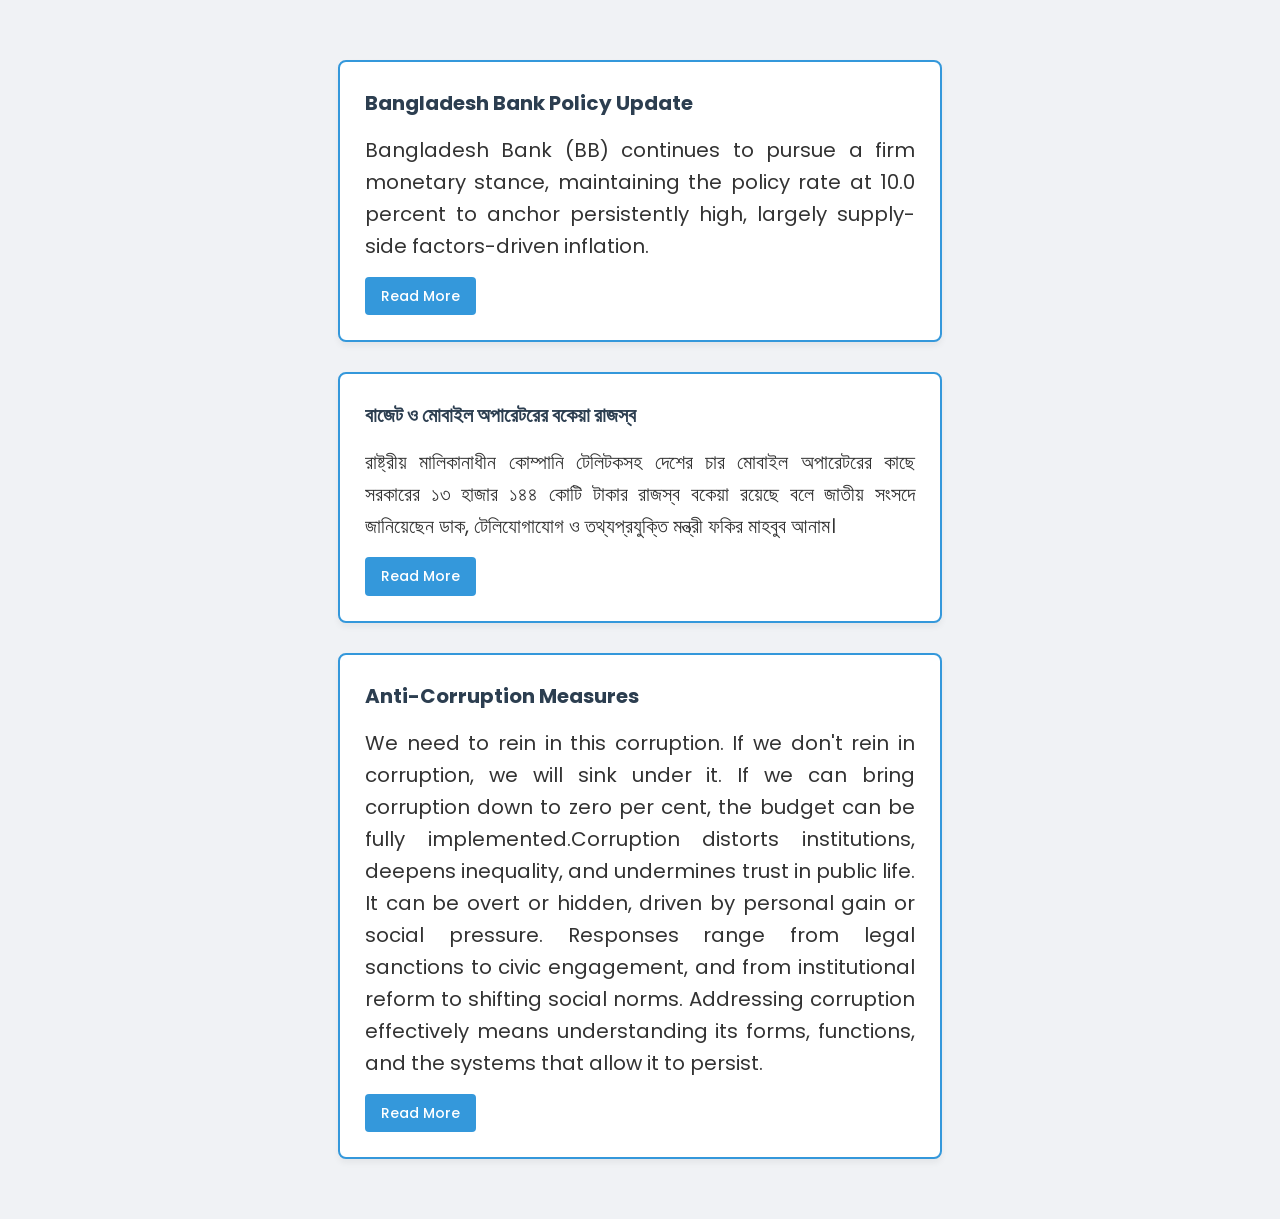
==== index.html @ 59cf6057 "Rename gmn.html to index.html" ====
<!DOCTYPE html>
<html lang="en">
<head>
    <meta charset="UTF-8">
    <title>shorif webpage</title>
    <link rel="preconnect" href="https://fonts.googleapis.com">
<link rel="preconnect" href="https://fonts.gstatic.com" crossorigin>
<link href="https://fonts.googleapis.com/css2?family=Poppins:ital,wght@0,300;0,400;0,500;0,600&display=swap" rel="stylesheet">

    <link rel="stylesheet" href="gmn.css">
</head>
<body>
    
    <div class="news-container">
        
        <div class="news-card">
        <h3>Bangladesh Bank Policy Update</h3>
        <p>Bangladesh Bank (BB) continues to pursue a firm monetary stance, maintaining the policy rate at 10.0 percent to anchor persistently high, largely supply-side factors-driven inflation.</p>
        
        <a href="#" class="read-more-btn">Read More</a>
    </div>
    
    <div class="news-card">
        <h3>বাজেট ও মোবাইল অপারেটরের বকেয়া রাজস্ব</h3>
        <p>রাষ্ট্রীয় মালিকানাধীন কোম্পানি টেলিটকসহ দেশের চার মোবাইল অপারেটরের কাছে সরকারের ১৩ হাজার ১৪৪ কোটি টাকার রাজস্ব বকেয়া রয়েছে বলে জাতীয় সংসদে জানিয়েছেন ডাক, টেলিযোগাযোগ ও তথ্যপ্রযুক্তি মন্ত্রী ফকির মাহবুব আনাম।</p>
        
        <a href="#" class="read-more-btn">Read More</a>
    </div>
    
    <div class="news-card">
        <h3>Anti-Corruption Measures</h3>
        <p>We need to rein in this corruption. If we don't rein in corruption, we will sink under it. If we can bring corruption down to zero per cent, the budget can be fully implemented.Corruption distorts institutions, deepens inequality, and undermines trust in public life. It can be overt or hidden, driven by personal gain or social pressure. Responses range from legal sanctions to civic engagement, and from institutional reform to shifting social norms. Addressing corruption effectively means understanding its forms, functions, and the systems that allow it to persist.</p>
        
        <a href="#" class="read-more-btn">Read More</a>
    </div>
    
    </div>

</body>
</html>
---- gmn.css ----
:root{
    --primary-color: #3498db;
    --primary-hover: #2980b9;
    --heading-color: #2c3e50;
    --text-color: #333333;
    --bg-page: #f0f2f5;
    --bg-card: #ffffff;
    
}

body {
    background-color: var(--bg-page);
    margin: 0;
    padding: 20px;
}

.news-card {
    border: 2px solid var(--primary-color);
    padding: 25px; 
    margin: 0;
    width: 100%;
    max-width: 350px;
    text-align: justify;
    max-width: 550px;
    font-family: 'Poppins', 'Segoe UI', Tahoma, Geneva, Verdana, sans-serif;
    line-height: 1.6;
    color: var(--text-color);
    border-radius: 8px;
    background-color: var(--bg-card);
    box-shadow: 0 4px 6px rgba(0, 0, 0, 0.05);
    transition: all 0.3s ease;
}

.news-card:hover {
    border-color: var(--primary-hover);
    background-color: var(--bg-card);
    box-shadow: 0 10px 20px rgba(0, 0, 0, 0.1);
    transform: translateY(-5px);
}

.news-card h3 {
    margin-top: 0;
    margin-bottom: 15px;
    color: var(--heading-color);
    font-size: 20px;
}

.news-container{
    display: flex;
    flex-wrap: wrap;
    justify-content: center;
    gap:30px;
    padding: 40px 20px;
    
}

.news-card p{
    margin: 0;
    font-size:20px;
    color: var(--text-color);
    
}

.read-more-btn{
    display: inline-block;
    margin-top: 15px;
    padding: 8px 16px;
    background-color: var(--primary-color);
    color: #ffffff;
    text-decoration: none;
    border-radius: 4px;
    font-size: 14px;
    font-weight: 500;
    transition: background-color 0.2s ease;
    
}


.read-more-btn:hover {
    background-color: var(--primary-hover);
}
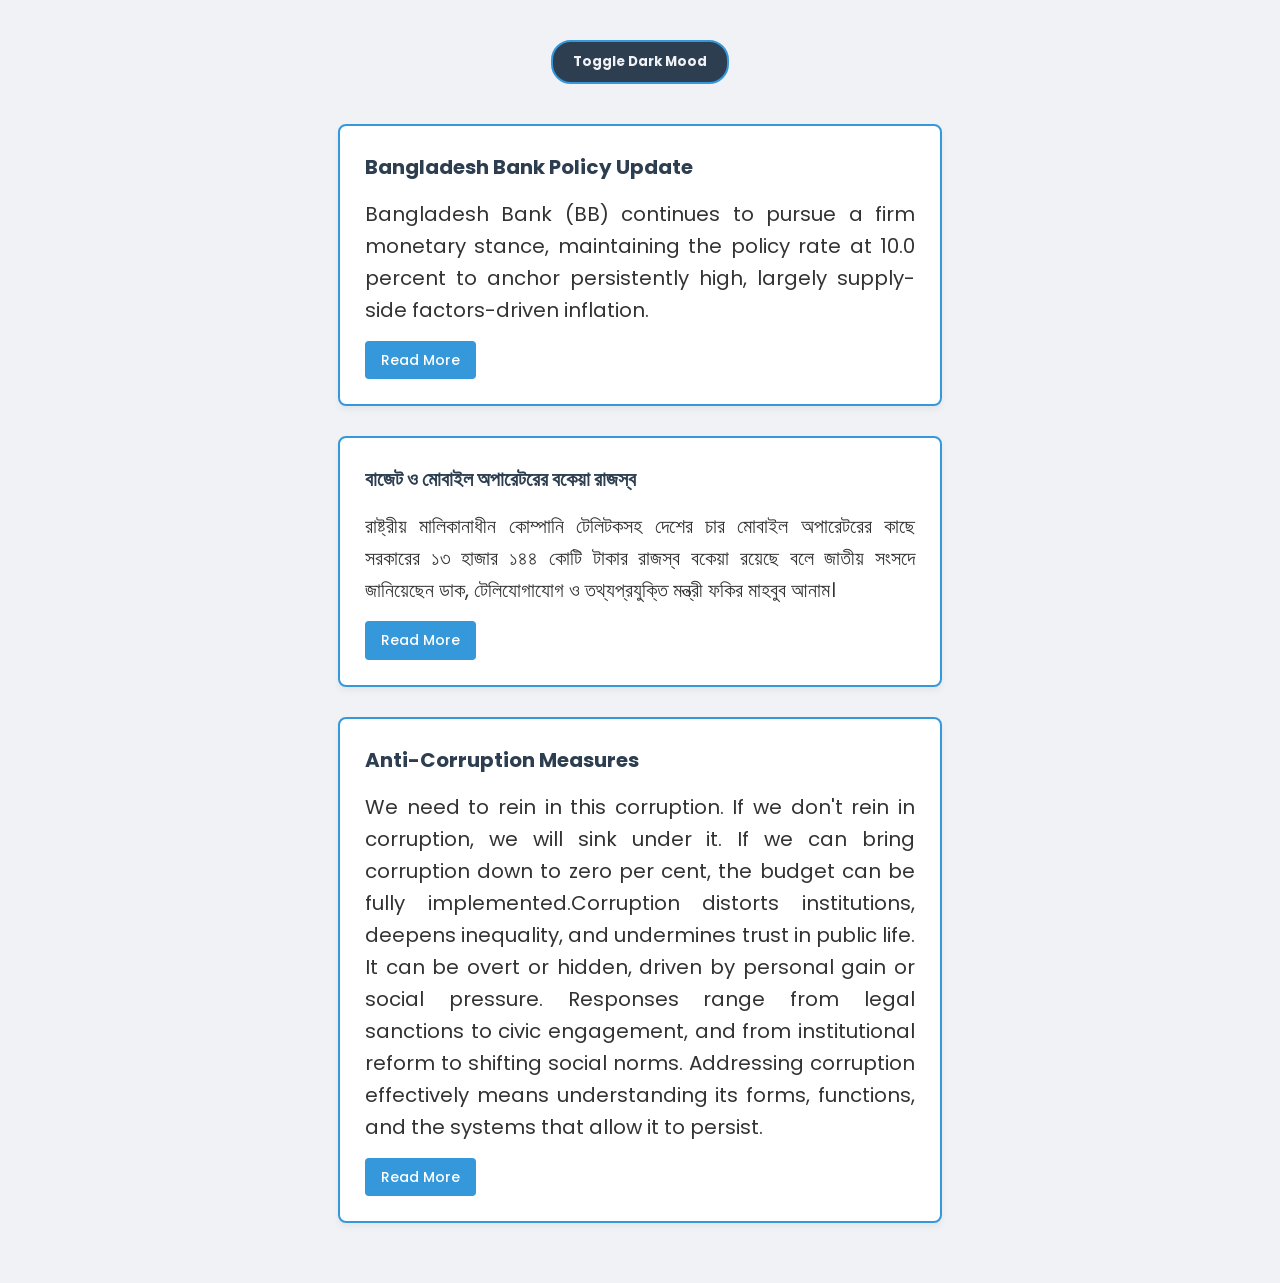
==== commit 8df4cc79: "Add theme toggle button and script inclusion Added a button for toggling dark mode and included the " ====
--- a/index.html
+++ b/index.html
@@ -7,9 +7,10 @@
 <link rel="preconnect" href="https://fonts.gstatic.com" crossorigin>
 <link href="https://fonts.googleapis.com/css2?family=Poppins:ital,wght@0,300;0,400;0,500;0,600&display=swap" rel="stylesheet">
 
-    <link rel="stylesheet" href="gmn.css">
+    <link rel="stylesheet" href="index.css">
 </head>
 <body>
+<button id="theme-toggle-btn">Toggle Dark Mood</button>
     
     <div class="news-container">
         
@@ -36,5 +37,7 @@
     
     </div>
 
+    <script src="index.js"></script>
+
 </body>
 </html>
--- a/index.css
+++ b/index.css
@@ -0,0 +1,104 @@
+:root{
+    --primary-color: #3498db;
+    --primary-hover: #2980b9;
+    --heading-color: #2c3e50;
+    --text-color: #333333;
+    --bg-page: #f0f2f5;
+    --bg-card: #ffffff;
+    
+}
+
+body {
+    background-color: var(--bg-page);
+    margin: 0;
+    padding: 20px;
+}
+
+.news-card {
+    border: 2px solid var(--primary-color);
+    padding: 25px; 
+    margin: 0;
+    width: 100%;
+    max-width: 350px;
+    text-align: justify;
+    max-width: 550px;
+    font-family: 'Poppins', 'Segoe UI', Tahoma, Geneva, Verdana, sans-serif;
+    line-height: 1.6;
+    color: var(--text-color);
+    border-radius: 8px;
+    background-color: var(--bg-card);
+    box-shadow: 0 4px 6px rgba(0, 0, 0, 0.05);
+    transition: all 0.3s ease;
+}
+
+.news-card:hover {
+    border-color: var(--primary-hover);
+    background-color: var(--bg-card);
+    box-shadow: 0 10px 20px rgba(0, 0, 0, 0.1);
+    transform: translateY(-5px);
+}
+
+.news-card h3 {
+    margin-top: 0;
+    margin-bottom: 15px;
+    color: var(--heading-color);
+    font-size: 20px;
+}
+
+.news-container{
+    display: flex;
+    flex-wrap: wrap;
+    justify-content: center;
+    gap:30px;
+    padding: 40px 20px;
+    
+}
+
+.news-card p{
+    margin: 0;
+    font-size:20px;
+    color: var(--text-color);
+    
+}
+
+.read-more-btn{
+    display: inline-block;
+    margin-top: 15px;
+    padding: 8px 16px;
+    background-color: var(--primary-color);
+    color: #ffffff;
+    text-decoration: none;
+    border-radius: 4px;
+    font-size: 14px;
+    font-weight: 500;
+    transition: background-color 0.2s ease;
+    
+}
+
+
+.read-more-btn:hover {
+    background-color: var(--primary-hover);
+}
+
+.dark-theme{
+    --bg-page: #1e1e24;
+    --bg-card: #2a2a35;
+    --text-color: #e0e0e0;
+    --heading-color: #ffffff;
+    
+}
+
+#theme-toggle-btn{
+    display: block;
+    margin: 20px auto 0 auto;
+    padding: 10px 20px;
+    background-color: var(--heading-color);
+    color: var(--bg-page);
+    border: 2px solid var(--primary-color);
+    border-radius: 20px;
+    cursor: pointer;
+    font-weight: bold;
+    font-family: 'Poppins', sans-serif;
+    transition: all 0.3s ease;
+    
+}
